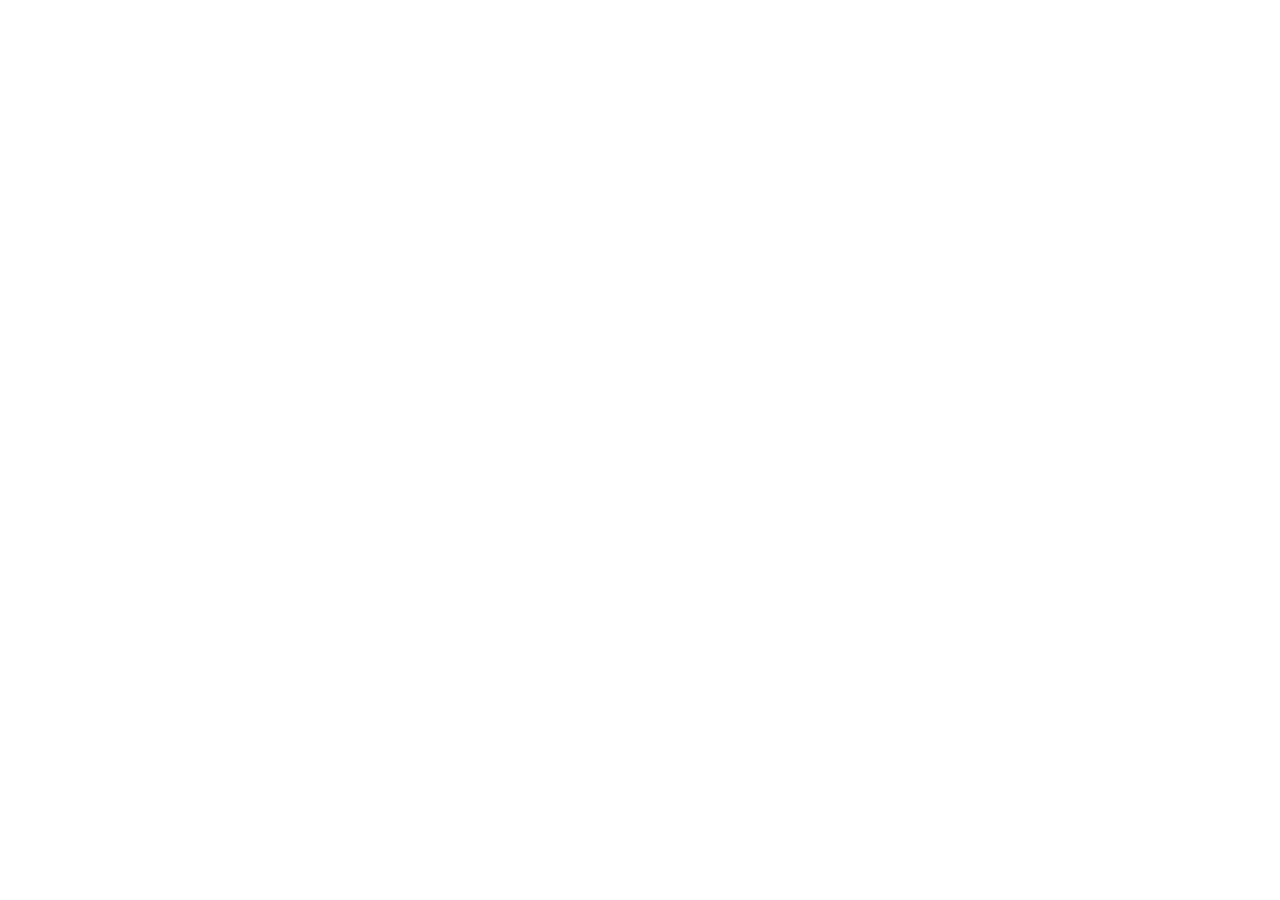
==== index.html @ 2e45e12e "Initial commit: Data cleanup project with HTML reports and styling" ====
<!DOCTYPE html>

<html lang="en">
  <head>
    <meta charset="utf-8" />
    <meta name="viewport" content="width=device-width, initial-scale=1" />

    <title>Template</title>
    <meta
      name="description"
      content="A simple HTML5 Template for new projects."
    />
    <meta name="author" content="SitePoint" />

    <meta property="og:title" content="A Basic HTML5 Template" />
    <meta property="og:type" content="website" />
    <meta
      property="og:url"
      content="https://www.sitepoint.com/a-basic-html5-template/"
    />
    <meta
      property="og:description"
      content="A simple HTML5 Template for new projects."
    />
    <meta property="og:image" content="image.png" />

    <link rel="icon" href="./favicon.ico" />
    <link rel="icon" href="./favicon.svg" type="image/svg+xml" />
    <link rel="apple-touch-icon" href="./apple-touch-icon.png" />

    <link rel="stylesheet" href="./css/styles.css" />
  </head>

  <body>
    <div class="post-container"></div>
    <script src="./js/scripts.js"></script>
  </body>
</html>
---- css/styles.css ----
* {
  padding: 0em;
  /* margin: 0em; */
  list-style: none;
  box-sizing: border-box;
}

body {
  margin: 0em;
  font-family: sofia pro;
}

body {
  font-family: Arial, sans-serif;
  margin: 20px;
  max-width: 1200px;
}

.summary {
  background: #f0f8ff;
  padding: 15px;
  border-radius: 5px;
  margin-bottom: 20px;
}
.category {
  margin-bottom: 30px;
}
.category h3 {
  color: #2c5aa0;
  border-bottom: 2px solid #2c5aa0;
  padding-bottom: 5px;
}
table {
  border-collapse: collapse;
  width: 100%;
  margin-bottom: 20px;
}
th,
td {
  border: 1px solid #ddd;
  padding: 8px;
  text-align: left;
}
th {
  background-color: #f2f2f2;
  font-weight: bold;
}
.high-impact {
  background-color: #ffebee;
}
.medium-impact {
  background-color: #fff3e0;
}
.low-impact {
  background-color: #f1f8e9;
}
.typo {
  color: #d32f2f;
  font-weight: bold;
}
.variation {
  color: #f57c00;
}
.correct {
  color: #388e3c;
}
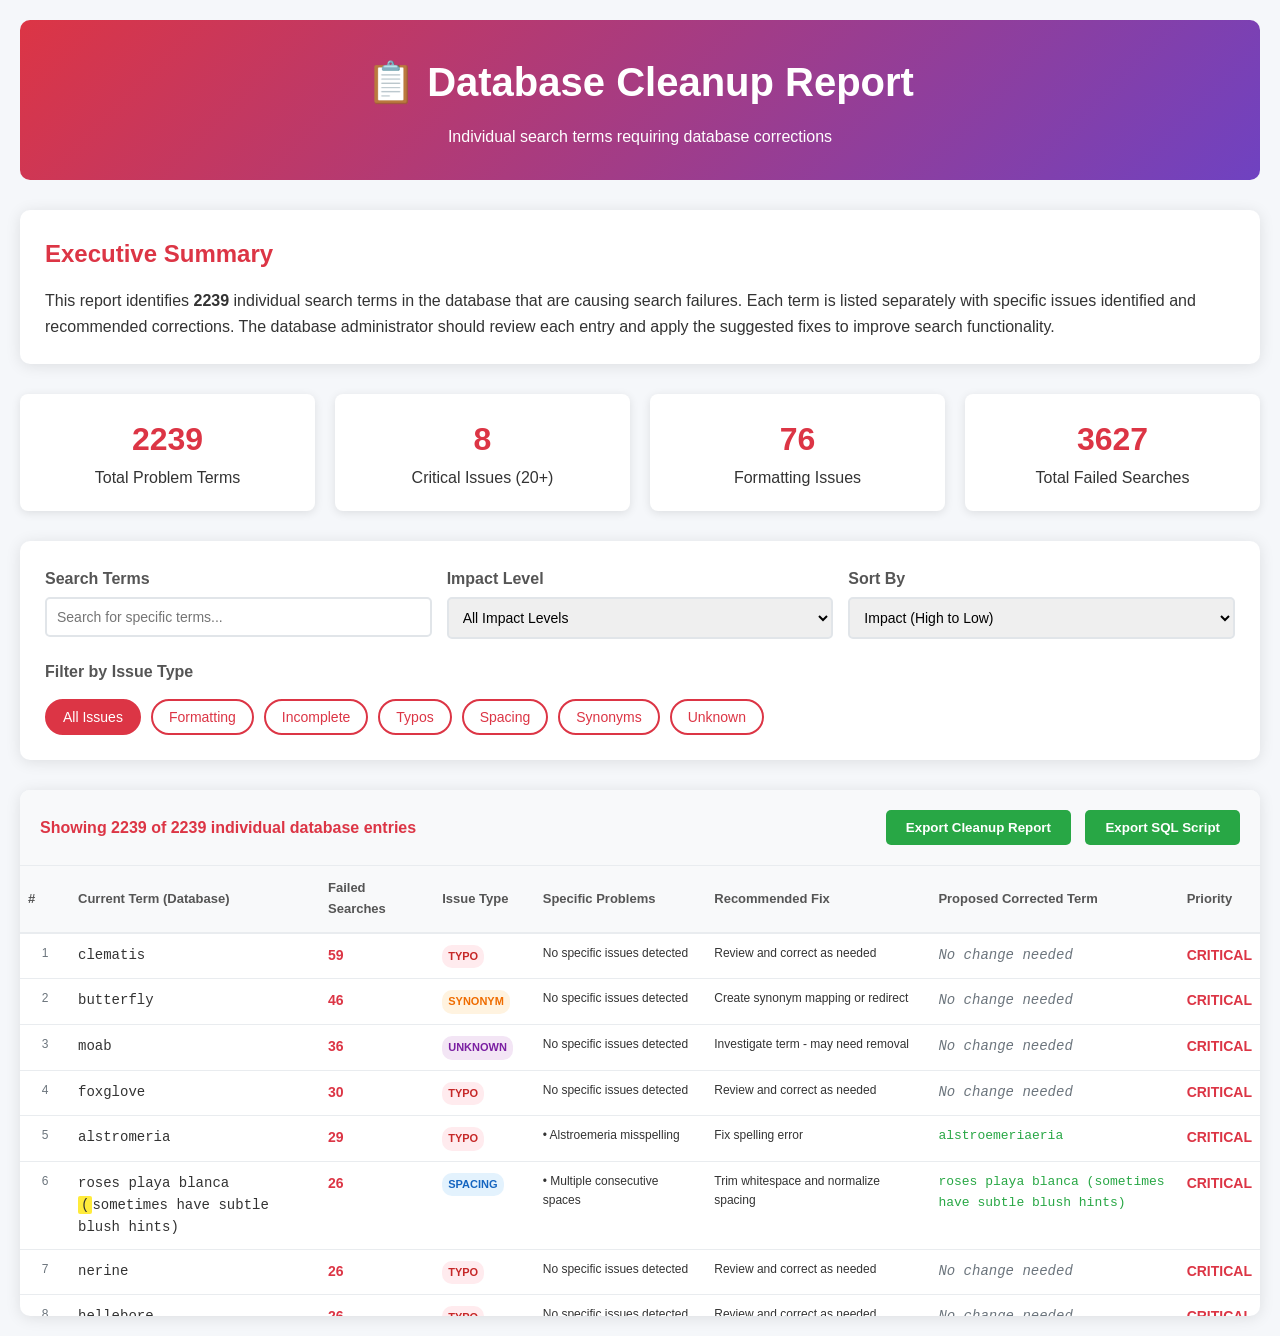
==== commit 4ca268ec: "Fix: Replace empty index.html with database cleanup report content" ====
--- a/index.html
+++ b/index.html
@@ -1,38 +1,151 @@
 <!DOCTYPE html>
-
 <html lang="en">
   <head>
-    <meta charset="utf-8" />
-    <meta name="viewport" content="width=device-width, initial-scale=1" />
+    <meta charset="UTF-8" />
+    <meta name="viewport" content="width=device-width, initial-scale=1.0" />
+    <title>Database Cleanup Report - Search Terms</title>
+    <link rel="stylesheet" href="css/database-cleanup.css" />
+  </head>
+  <body>
+    <div class="container">
+      <div class="header">
+        <h1>📋 Database Cleanup Report</h1>
+        <p>Individual search terms requiring database corrections</p>
+      </div>
 
-    <title>Template</title>
-    <meta
-      name="description"
-      content="A simple HTML5 Template for new projects."
-    />
-    <meta name="author" content="SitePoint" />
+      <div class="summary">
+        <h2>Executive Summary</h2>
+        <p>
+          This report identifies
+          <strong id="totalProblems">-</strong> individual search terms in the
+          database that are causing search failures. Each term is listed
+          separately with specific issues identified and recommended
+          corrections. The database administrator should review each entry and
+          apply the suggested fixes to improve search functionality.
+        </p>
+      </div>
 
-    <meta property="og:title" content="A Basic HTML5 Template" />
-    <meta property="og:type" content="website" />
-    <meta
-      property="og:url"
-      content="https://www.sitepoint.com/a-basic-html5-template/"
-    />
-    <meta
-      property="og:description"
-      content="A simple HTML5 Template for new projects."
-    />
-    <meta property="og:image" content="image.png" />
+      <div class="stats">
+        <div class="stat-card">
+          <div class="stat-number" id="totalTerms">-</div>
+          <div>Total Problem Terms</div>
+        </div>
+        <div class="stat-card">
+          <div class="stat-number" id="criticalIssues">-</div>
+          <div>Critical Issues (20+)</div>
+        </div>
+        <div class="stat-card">
+          <div class="stat-number" id="formattingIssues">-</div>
+          <div>Formatting Issues</div>
+        </div>
+        <div class="stat-card">
+          <div class="stat-number" id="totalImpact">-</div>
+          <div>Total Failed Searches</div>
+        </div>
+      </div>
 
-    <link rel="icon" href="./favicon.ico" />
-    <link rel="icon" href="./favicon.svg" type="image/svg+xml" />
-    <link rel="apple-touch-icon" href="./apple-touch-icon.png" />
+      <div class="filters">
+        <div class="filter-row">
+          <div class="filter-group">
+            <label for="searchFilter">Search Terms</label>
+            <input
+              type="text"
+              id="searchFilter"
+              placeholder="Search for specific terms..."
+            />
+          </div>
+          <div class="filter-group">
+            <label for="impactFilter">Impact Level</label>
+            <select id="impactFilter">
+              <option value="">All Impact Levels</option>
+              <option value="critical">Critical (20+)</option>
+              <option value="high">High (10-19)</option>
+              <option value="medium">Medium (5-9)</option>
+              <option value="low">Low (1-4)</option>
+            </select>
+          </div>
+          <div class="filter-group">
+            <label for="sortFilter">Sort By</label>
+            <select id="sortFilter">
+              <option value="impact">Impact (High to Low)</option>
+              <option value="alphabetical">Alphabetical</option>
+              <option value="category">Issue Type</option>
+            </select>
+          </div>
+        </div>
 
-    <link rel="stylesheet" href="./css/styles.css" />
-  </head>
+        <div>
+          <label
+            style="
+              font-weight: 600;
+              color: #555;
+              margin-bottom: 10px;
+              display: block;
+            "
+            >Filter by Issue Type</label
+          >
+          <div class="category-filters">
+            <button class="category-btn active" data-category="">
+              All Issues
+            </button>
+            <button class="category-btn" data-category="formatting">
+              Formatting
+            </button>
+            <button class="category-btn" data-category="incomplete">
+              Incomplete
+            </button>
+            <button class="category-btn" data-category="typo">Typos</button>
+            <button class="category-btn" data-category="spacing">
+              Spacing
+            </button>
+            <button class="category-btn" data-category="synonym">
+              Synonyms
+            </button>
+            <button class="category-btn" data-category="unknown">
+              Unknown
+            </button>
+          </div>
+        </div>
+      </div>
 
-  <body>
-    <div class="post-container"></div>
-    <script src="./js/scripts.js"></script>
+      <div class="results-container">
+        <div class="results-header">
+          <div class="results-count" id="resultsCount">Loading...</div>
+          <div>
+            <button class="export-btn" onclick="exportCleanupReport()">
+              Export Cleanup Report
+            </button>
+            <button class="export-btn" onclick="exportSQLScript()">
+              Export SQL Script
+            </button>
+          </div>
+        </div>
+        <div class="results-table-container">
+          <table class="results-table">
+            <thead>
+              <tr>
+                <th>#</th>
+                <th>Current Term (Database)</th>
+                <th>Failed Searches</th>
+                <th>Issue Type</th>
+                <th>Specific Problems</th>
+                <th>Recommended Fix</th>
+                <th>Proposed Corrected Term</th>
+                <th>Priority</th>
+              </tr>
+            </thead>
+            <tbody id="resultsBody">
+              <tr>
+                <td colspan="8" class="loading">
+                  Loading database cleanup report...
+                </td>
+              </tr>
+            </tbody>
+          </table>
+        </div>
+      </div>
+    </div>
+
+    <script src="js/database-cleanup.js"></script>
   </body>
 </html>
--- a/css/database-cleanup.css
+++ b/css/database-cleanup.css
@@ -0,0 +1,322 @@
+* {
+  margin: 0;
+  padding: 0;
+  box-sizing: border-box;
+}
+
+body {
+  font-family: "Segoe UI", Tahoma, Geneva, Verdana, sans-serif;
+  background-color: #f5f7fa;
+  color: #333;
+  line-height: 1.6;
+}
+
+.container {
+  max-width: 1600px;
+  margin: 0 auto;
+  padding: 20px;
+}
+
+.header {
+  background: linear-gradient(135deg, #dc3545 0%, #6f42c1 100%);
+  color: white;
+  padding: 30px;
+  border-radius: 10px;
+  margin-bottom: 30px;
+  text-align: center;
+}
+
+.header h1 {
+  font-size: 2.5em;
+  margin-bottom: 10px;
+}
+
+.summary {
+  background: white;
+  padding: 25px;
+  border-radius: 10px;
+  box-shadow: 0 2px 15px rgba(0, 0, 0, 0.1);
+  margin-bottom: 30px;
+}
+
+.summary h2 {
+  color: #dc3545;
+  margin-bottom: 15px;
+}
+
+.stats {
+  display: grid;
+  grid-template-columns: repeat(auto-fit, minmax(200px, 1fr));
+  gap: 20px;
+  margin-bottom: 30px;
+}
+
+.stat-card {
+  background: white;
+  padding: 20px;
+  border-radius: 8px;
+  box-shadow: 0 2px 10px rgba(0, 0, 0, 0.1);
+  text-align: center;
+}
+
+.stat-number {
+  font-size: 2em;
+  font-weight: bold;
+  color: #dc3545;
+}
+
+.filters {
+  background: white;
+  padding: 25px;
+  border-radius: 10px;
+  box-shadow: 0 2px 15px rgba(0, 0, 0, 0.1);
+  margin-bottom: 30px;
+}
+
+.filter-row {
+  display: grid;
+  grid-template-columns: repeat(auto-fit, minmax(200px, 1fr));
+  gap: 15px;
+  margin-bottom: 20px;
+}
+
+.filter-group {
+  display: flex;
+  flex-direction: column;
+}
+
+.filter-group label {
+  font-weight: 600;
+  margin-bottom: 5px;
+  color: #555;
+}
+
+.filter-group select,
+.filter-group input {
+  padding: 10px;
+  border: 2px solid #e1e5e9;
+  border-radius: 5px;
+  font-size: 14px;
+  transition: border-color 0.3s;
+}
+
+.filter-group select:focus,
+.filter-group input:focus {
+  outline: none;
+  border-color: #dc3545;
+}
+
+.category-filters {
+  display: flex;
+  flex-wrap: wrap;
+  gap: 10px;
+  margin-top: 15px;
+}
+
+.category-btn {
+  padding: 8px 16px;
+  border: 2px solid #dc3545;
+  background: white;
+  color: #dc3545;
+  border-radius: 20px;
+  cursor: pointer;
+  transition: all 0.3s;
+  font-size: 14px;
+}
+
+.category-btn.active {
+  background: #dc3545;
+  color: white;
+}
+
+.category-btn:hover {
+  background: #dc3545;
+  color: white;
+}
+
+.results-container {
+  background: white;
+  border-radius: 10px;
+  box-shadow: 0 2px 15px rgba(0, 0, 0, 0.1);
+  overflow: hidden;
+}
+
+.results-header {
+  background: #f8f9fa;
+  padding: 20px;
+  border-bottom: 1px solid #e9ecef;
+  display: flex;
+  justify-content: space-between;
+  align-items: center;
+}
+
+.results-count {
+  font-weight: 600;
+  color: #dc3545;
+}
+
+.export-btn {
+  padding: 10px 20px;
+  background: #28a745;
+  color: white;
+  border: none;
+  border-radius: 5px;
+  cursor: pointer;
+  font-weight: 600;
+  margin-left: 10px;
+}
+
+.export-btn:hover {
+  background: #218838;
+}
+
+.results-table {
+  width: 100%;
+  border-collapse: collapse;
+  font-size: 14px;
+}
+
+.results-table th {
+  background: #f8f9fa;
+  padding: 12px 8px;
+  text-align: left;
+  font-weight: 600;
+  color: #555;
+  border-bottom: 2px solid #e9ecef;
+  position: sticky;
+  top: 0;
+  font-size: 13px;
+}
+
+.results-table td {
+  padding: 10px 8px;
+  border-bottom: 1px solid #e9ecef;
+  vertical-align: top;
+}
+
+.results-table tr:hover {
+  background: #f8f9fa;
+}
+
+.term-cell {
+  font-family: "Courier New", monospace;
+  font-weight: 500;
+  max-width: 250px;
+  word-wrap: break-word;
+}
+
+.category-tag {
+  display: inline-block;
+  padding: 3px 6px;
+  border-radius: 10px;
+  font-size: 11px;
+  font-weight: 600;
+  text-transform: uppercase;
+}
+
+.typo {
+  background: #ffebee;
+  color: #c62828;
+}
+.synonym {
+  background: #fff3e0;
+  color: #ef6c00;
+}
+.missing {
+  background: #e8f5e8;
+  color: #2e7d32;
+}
+.unknown {
+  background: #f3e5f5;
+  color: #7b1fa2;
+}
+.spacing {
+  background: #e3f2fd;
+  color: #1565c0;
+}
+.plural {
+  background: #fce4ec;
+  color: #ad1457;
+}
+.formatting {
+  background: #fff8e1;
+  color: #f57f17;
+}
+.incomplete {
+  background: #fce4ec;
+  color: #c2185b;
+}
+
+.impact-critical {
+  color: #dc3545;
+  font-weight: bold;
+}
+.impact-high {
+  color: #fd7e14;
+  font-weight: bold;
+}
+.impact-medium {
+  color: #ffc107;
+  font-weight: bold;
+}
+.impact-low {
+  color: #28a745;
+}
+
+.issue-highlight {
+  background: #ffeb3b;
+  padding: 1px 3px;
+  border-radius: 2px;
+}
+
+.row-number {
+  color: #6c757d;
+  font-size: 12px;
+  text-align: center;
+  width: 50px;
+}
+
+.proposed-fix {
+  color: #28a745;
+  font-family: "Courier New", monospace;
+  font-size: 13px;
+}
+
+.no-change {
+  color: #6c757d;
+  font-style: italic;
+}
+
+.loading {
+  text-align: center;
+  padding: 50px;
+  color: #666;
+}
+
+.no-results {
+  text-align: center;
+  padding: 50px;
+  color: #666;
+  font-style: italic;
+}
+
+.results-table-container {
+  max-height: fit-content;
+  overflow-y: scroll;
+  height: 50vh;
+}
+
+@media (max-width: 768px) {
+  .filter-row {
+    grid-template-columns: 1fr;
+  }
+
+  .results-table {
+    font-size: 12px;
+  }
+
+  .results-table th,
+  .results-table td {
+    padding: 6px 4px;
+  }
+}
